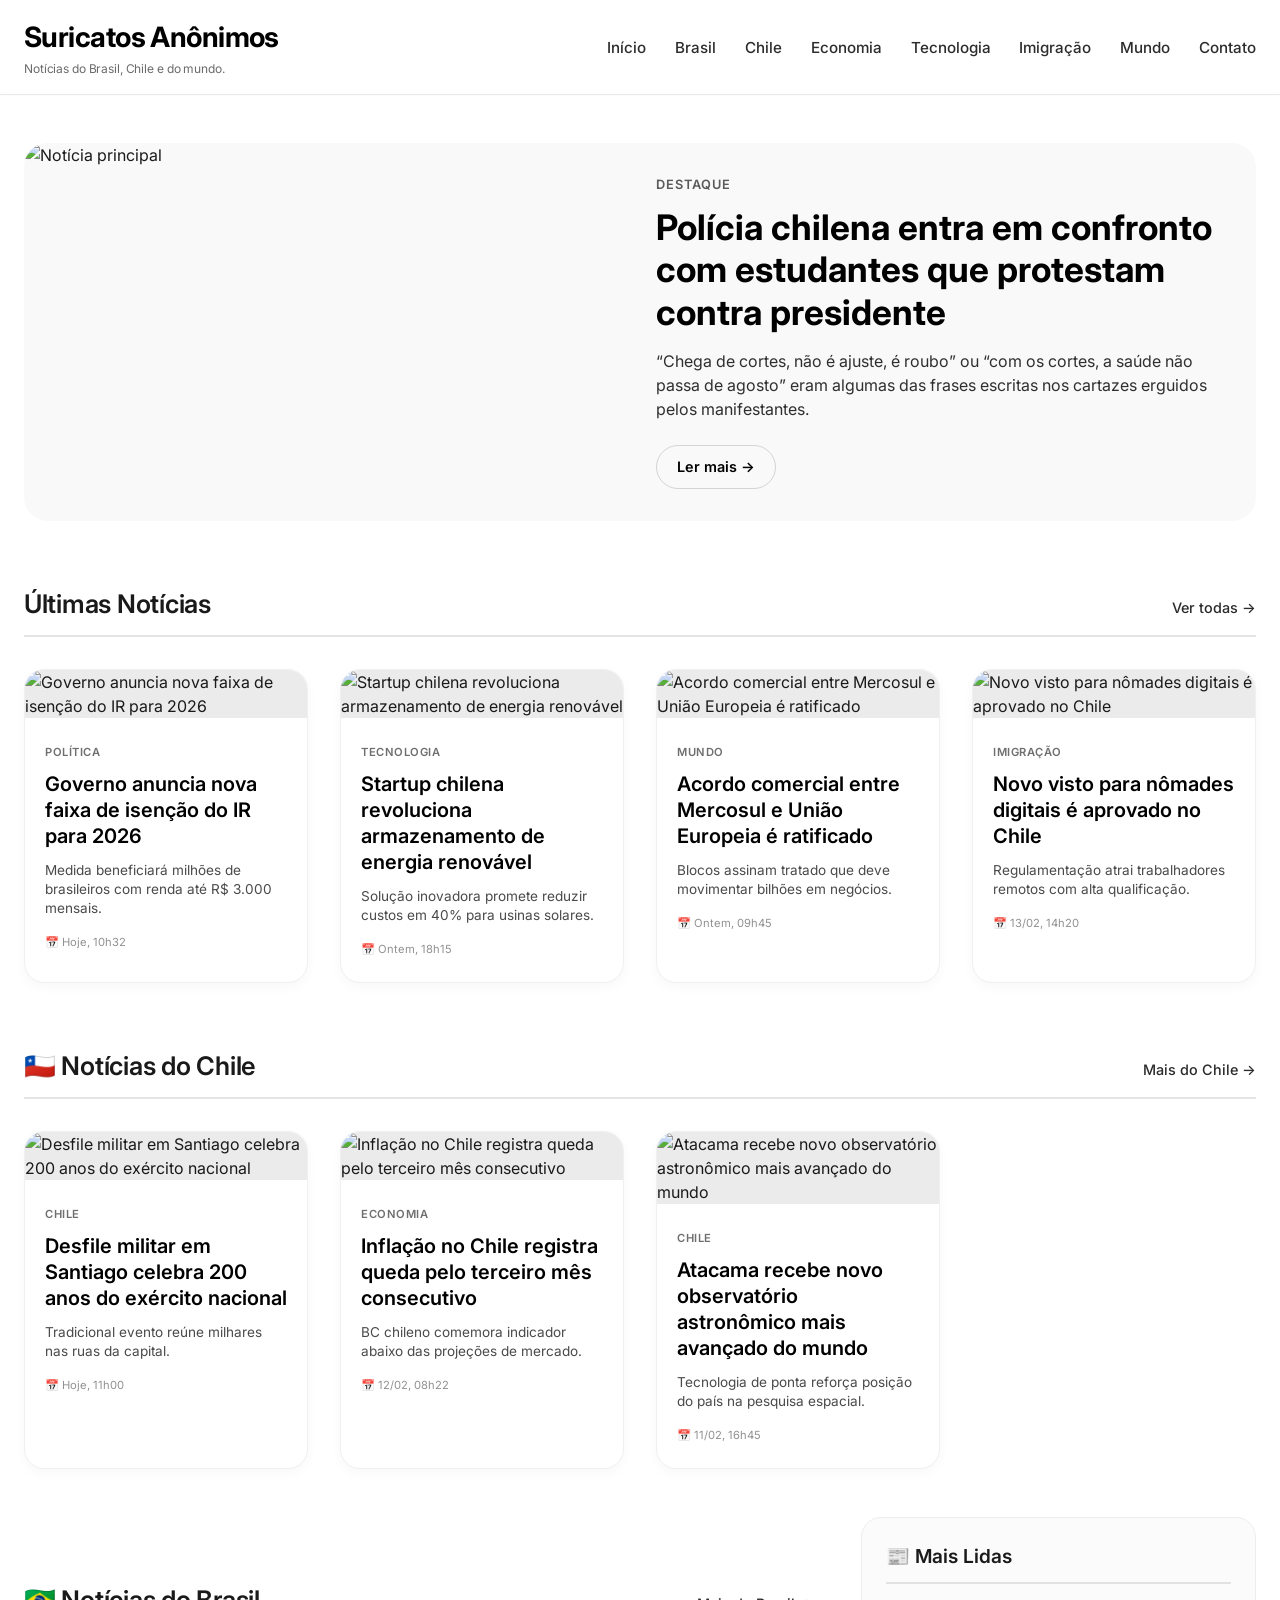
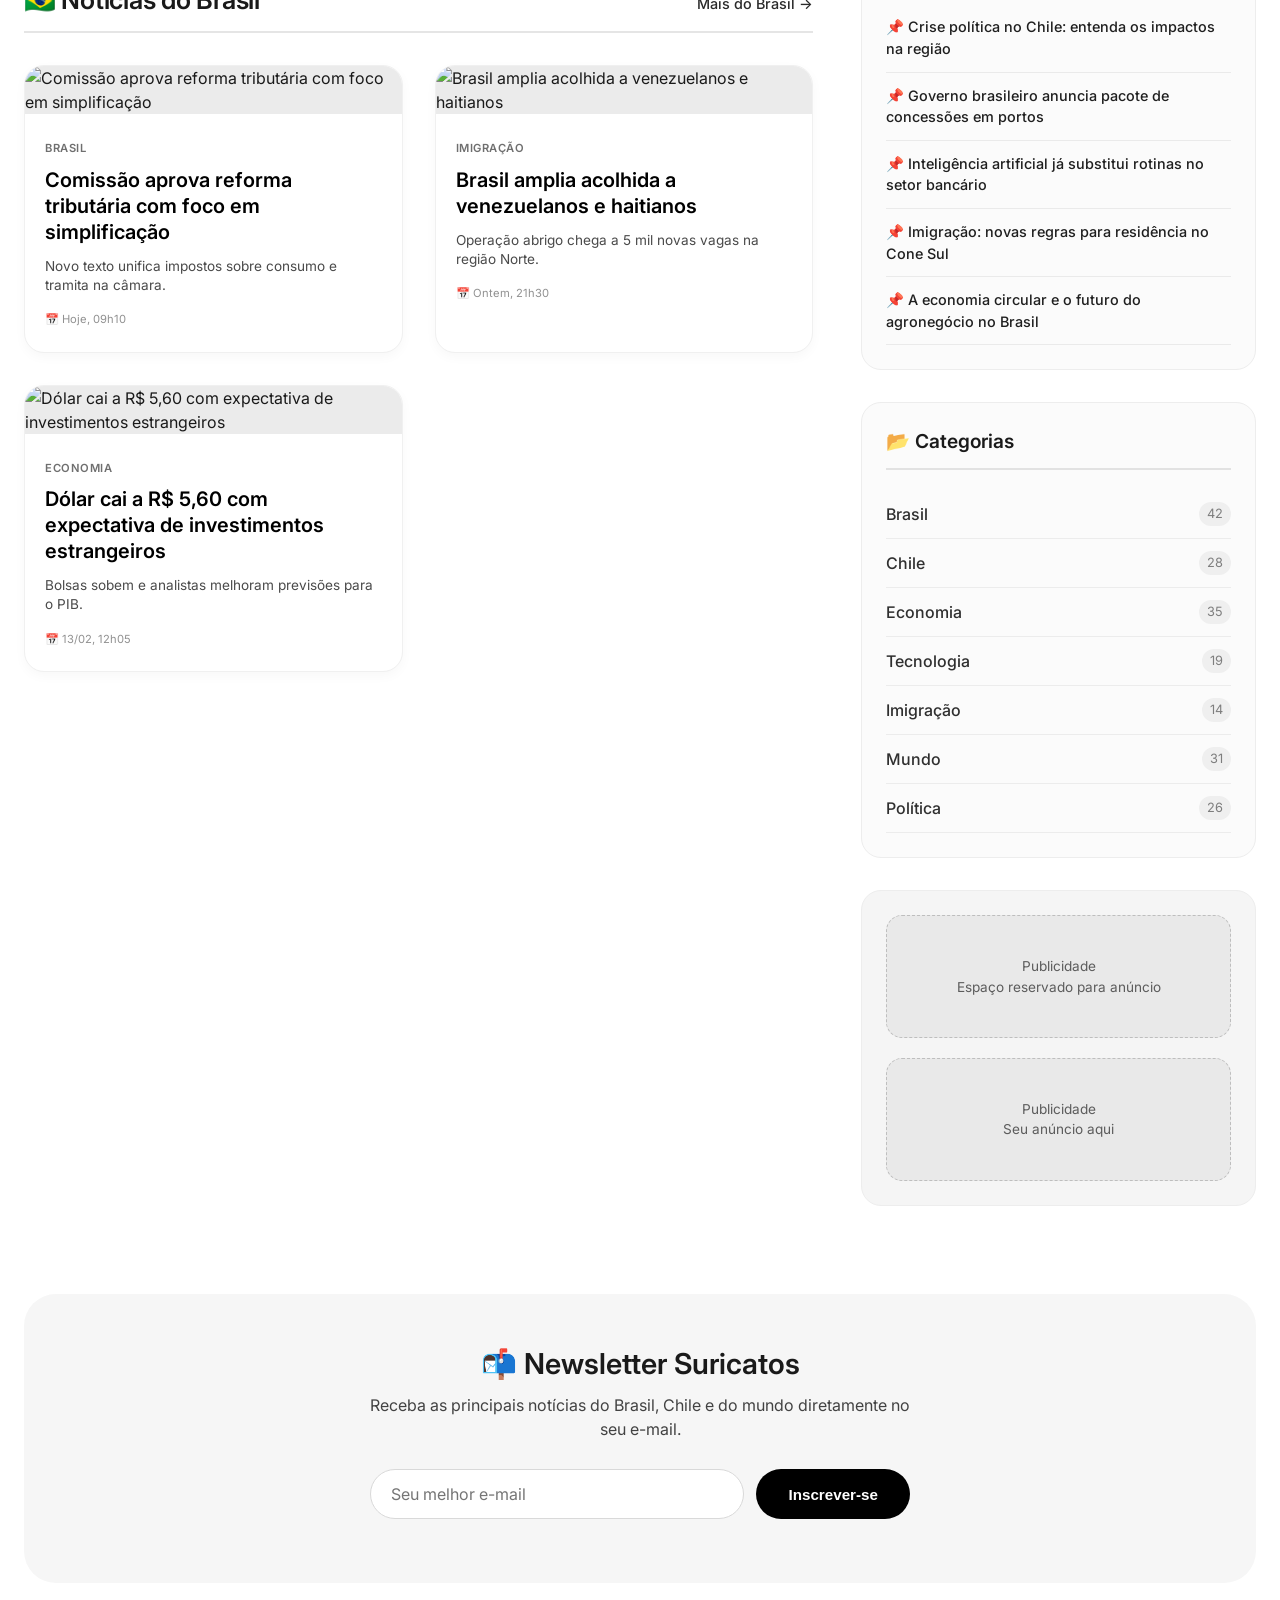
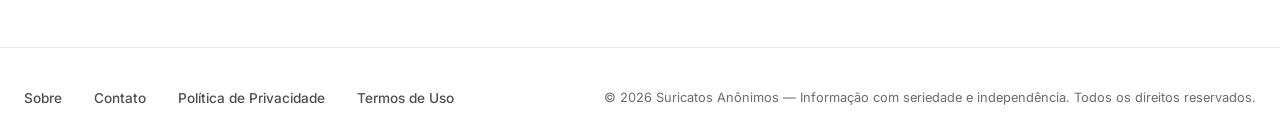
==== index.html @ 1e959abb "Submit files" ====
<!DOCTYPE html>
<html lang="pt-br">
<head>
    <meta charset="UTF-8">
    <meta name="viewport" content="width=device-width, initial-scale=1.0, viewport-fit=cover">
    <meta name="description" content="Suricatos Anônimos - Notícias do Brasil, Chile e do mundo. Informação séria, organizada e profissional.">
    <title>Suricatos Anônimos | Notícias do Brasil, Chile e Mundo</title>
    <link rel="stylesheet" href="css/style.css">
    <link rel="preconnect" href="https://fonts.googleapis.com">
    <link rel="preconnect" href="https://fonts.gstatic.com" crossorigin>
    <link href="https://fonts.googleapis.com/css2?family=Inter:opsz,wght@14..32,300;14..32,400;14..32,500;14..32,600;14..32,700&display=swap" rel="stylesheet">
</head>
<body>

    <!-- HEADER FIXO -->
    <header class="header">
        <div class="container header-container">
            <div class="logo-area">
                <a href="/" class="logo">Suricatos Anônimos</a>
                <span class="slogan">Notícias do Brasil, Chile e do mundo.</span>
            </div>
            <nav class="main-nav">
                <button class="menu-toggle" id="menuToggle" aria-label="Abrir menu">☰</button>
                <ul class="nav-list" id="navList">
                    <li><a href="#">Início</a></li>
                    <li><a href="#">Brasil</a></li>
                    <li><a href="#">Chile</a></li>
                    <li><a href="#">Economia</a></li>
                    <li><a href="#">Tecnologia</a></li>
                    <li><a href="#">Imigração</a></li>
                    <li><a href="#">Mundo</a></li>
                    <li><a href="contato.html">Contato</a></li>
                </ul>
            </nav>
        </div>
    </header>

    <main class="main-content">
        <div class="container">

            <!-- ÁREA HERO (NOTÍCIA PRINCIPAL) -->
            <section class="hero">
                <div class="hero-card">
                    <div class="hero-image">
                        <img src="https://www.swissinfo.ch/content/wp-content/uploads/sites/13/2026/06/2026-06-03T193A153A45Z-91524621.jpg?crop=1px,0px,1023px,682px&w=880&ver=f7a8cf5b" alt="Notícia principal">
                    </div>
                    <div class="hero-content">
                        <span class="hero-category">Destaque</span>
                        <h1 class="hero-title">Polícia chilena entra em confronto com estudantes que protestam contra presidente</h1>
                        <p class="hero-resume">“Chega de cortes, não é ajuste, é roubo” ou “com os cortes, a saúde não passa de agosto” eram algumas das frases escritas nos cartazes erguidos pelos manifestantes.</p>
                        <a href="noticias/chile/noticia-chile-protesto.html" class="btn-read-more">Ler mais →</a>
                    </div>
                </div>
            </section>

            <!-- ÚLTIMAS NOTÍCIAS (GRID) -->
            <section class="section">
                <div class="section-header">
                    <h2 class="section-title">Últimas Notícias</h2>
                    <a href="#" class="section-link">Ver todas →</a>
                </div>
                <div class="grid-cards" id="ultimasNoticiasGrid">
                    <!-- JS preenche dinamicamente -->
                </div>
            </section>

            <!-- NOTÍCIAS DO CHILE -->
            <section class="section">
                <div class="section-header">
                    <h2 class="section-title">🇨🇱 Notícias do Chile</h2>
                    <a href="#" class="section-link">Mais do Chile →</a>
                </div>
                <div class="grid-cards" id="chileNoticiasGrid"></div>
            </section>

            <!-- NOTÍCIAS DO BRASIL + SIDEBAR LAYOUT (DOIS LADOS) -->
            <div class="two-columns">
                <div class="content-main">
                    <section class="section">
                        <div class="section-header">
                            <h2 class="section-title">🇧🇷 Notícias do Brasil</h2>
                            <a href="#" class="section-link">Mais do Brasil →</a>
                        </div>
                        <div class="grid-cards" id="brasilNoticiasGrid"></div>
                    </section>
                </div>

                <!-- SIDEBAR -->
                <aside class="sidebar">
                    <div class="sidebar-widget">
                        <h3 class="widget-title">📰 Mais Lidas</h3>
                        <ul class="most-read-list" id="maisLidasList">
                            <!-- JS dinâmico -->
                        </ul>
                    </div>

                    <div class="sidebar-widget">
                        <h3 class="widget-title">📂 Categorias</h3>
                        <ul class="categories-list">
                            <li><a href="#">Brasil</a><span>42</span></li>
                            <li><a href="#">Chile</a><span>28</span></li>
                            <li><a href="#">Economia</a><span>35</span></li>
                            <li><a href="#">Tecnologia</a><span>19</span></li>
                            <li><a href="#">Imigração</a><span>14</span></li>
                            <li><a href="#">Mundo</a><span>31</span></li>
                            <li><a href="#">Política</a><span>26</span></li>
                        </ul>
                    </div>

                    <div class="sidebar-widget ad-space">
                        <div class="ad-placeholder">
                            <p>Publicidade</p>
                            <span>Espaço reservado para anúncio</span>
                        </div>
                        <div class="ad-placeholder mt-16">
                            <p>Publicidade</p>
                            <span>Seu anúncio aqui</span>
                        </div>
                    </div>
                </aside>
            </div>

            <!-- NEWSLETTER -->
            <section class="newsletter">
                <div class="newsletter-inner">
                    <h2 class="newsletter-title">📬 Newsletter Suricatos</h2>
                    <p>Receba as principais notícias do Brasil, Chile e do mundo diretamente no seu e-mail.</p>
                    <form id="newsletterForm" class="newsletter-form">
                        <input type="email" id="newsletterEmail" placeholder="Seu melhor e-mail" required>
                        <button type="submit" class="btn-newsletter">Inscrever-se</button>
                    </form>
                    <span id="formFeedback" class="feedback-msg"></span>
                </div>
            </section>
        </div>
    </main>

    <!-- FOOTER -->
    <footer class="footer">
        <div class="container footer-container">
            <div class="footer-links">
                <a href="#">Sobre</a>
                <a href="#">Contato</a>
                <a href="#">Política de Privacidade</a>
                <a href="#">Termos de Uso</a>
            </div>
            <div class="footer-copyright">
                &copy; 2026 Suricatos Anônimos — Informação com seriedade e independência. Todos os direitos reservados.
            </div>
        </div>
    </footer>

    <script src="js/main.js"></script>
</body>
</html>
---- css/style.css ----
/* css/style.css */
* {
    margin: 0;
    padding: 0;
    box-sizing: border-box;
}

body {
    font-family: 'Inter', -apple-system, BlinkMacSystemFont, 'Segoe UI', Roboto, Helvetica, sans-serif;
    background-color: #FFFFFF;
    color: #1A1A1A;
    line-height: 1.5;
    scroll-behavior: smooth;
}

.container {
    max-width: 1280px;
    margin: 0 auto;
    padding: 0 24px;
}

/* ----- HEADER FIXO ----- */
.header {
    position: sticky;
    top: 0;
    background: #FFFFFF;
    border-bottom: 1px solid #EAEAEA;
    z-index: 1000;
    backdrop-filter: blur(0px);
    background-color: rgba(255, 255, 255, 0.98);
    box-shadow: 0 1px 3px rgba(0,0,0,0.02);
}

.header-container {
    display: flex;
    justify-content: space-between;
    align-items: center;
    flex-wrap: wrap;
    padding-top: 16px;
    padding-bottom: 16px;
}

.logo-area {
    display: flex;
    flex-direction: column;
}

.logo {
    font-size: 1.75rem;
    font-weight: 700;
    letter-spacing: -0.02em;
    text-decoration: none;
    color: #000000;
    transition: opacity 0.2s;
}

.logo:hover {
    opacity: 0.8;
}

.slogan {
    font-size: 0.75rem;
    font-weight: 400;
    color: #6B6B6B;
    margin-top: 2px;
    letter-spacing: -0.01em;
}

.main-nav {
    display: flex;
    align-items: center;
}

.menu-toggle {
    display: none;
    background: none;
    border: none;
    font-size: 1.8rem;
    cursor: pointer;
    color: #000;
    padding: 8px;
}

.nav-list {
    display: flex;
    gap: 1.8rem;
    list-style: none;
}

.nav-list li a {
    text-decoration: none;
    font-weight: 500;
    font-size: 0.95rem;
    color: #2c2c2c;
    transition: color 0.2s, border-bottom 0.2s;
    padding-bottom: 4px;
    border-bottom: 2px solid transparent;
}

.nav-list li a:hover {
    color: #000000;
    border-bottom-color: #000000;
}

/* HERO */
.hero {
    margin: 48px 0 56px 0;
}

.hero-card {
    display: grid;
    grid-template-columns: 1fr 1fr;
    gap: 32px;
    background: #F9F9F9;
    border-radius: 24px;
    overflow: hidden;
    transition: box-shadow 0.2s;
}

.hero-image img {
    width: 100%;
    height: 100%;
    object-fit: cover;
    display: block;
}

.hero-content {
    padding: 32px 32px 32px 0;
    display: flex;
    flex-direction: column;
    justify-content: center;
}

.hero-category {
    font-size: 0.8rem;
    text-transform: uppercase;
    letter-spacing: 1px;
    font-weight: 600;
    color: #5A5A5A;
    margin-bottom: 12px;
}

.hero-title {
    font-size: 2.2rem;
    font-weight: 700;
    line-height: 1.2;
    margin-bottom: 16px;
    color: #000;
}

.hero-resume {
    font-size: 1rem;
    color: #2F2F2F;
    margin-bottom: 24px;
    line-height: 1.5;
}

.btn-read-more {
    display: inline-flex;
    align-items: center;
    background: transparent;
    border: 1px solid #D4D4D4;
    padding: 10px 20px;
    width: fit-content;
    font-weight: 600;
    font-size: 0.9rem;
    text-decoration: none;
    color: #000;
    border-radius: 40px;
    transition: all 0.25s;
}

.btn-read-more:hover {
    background: #000;
    color: #FFF;
    border-color: #000;
    cursor: pointer;
}

/* Seções */
.section {
    margin: 64px 0 48px 0;
}

.section-header {
    display: flex;
    justify-content: space-between;
    align-items: baseline;
    border-bottom: 2px solid #E5E5E5;
    padding-bottom: 12px;
    margin-bottom: 32px;
}

.section-title {
    font-size: 1.6rem;
    font-weight: 600;
    letter-spacing: -0.01em;
}

.section-link {
    text-decoration: none;
    color: #2B2B2B;
    font-weight: 500;
    font-size: 0.9rem;
    transition: opacity 0.2s;
}

.section-link:hover {
    opacity: 0.7;
    text-decoration: underline;
}

/* GRID CARDS */
.grid-cards {
    display: grid;
    grid-template-columns: repeat(auto-fill, minmax(280px, 1fr));
    gap: 32px;
}

.card {
    background: #FFFFFF;
    border-radius: 20px;
    overflow: hidden;
    transition: all 0.2s ease;
    box-shadow: 0 4px 12px rgba(0, 0, 0, 0.03);
    border: 1px solid #F0F0F0;
}

.card:hover {
    box-shadow: 0 12px 24px rgba(0, 0, 0, 0.08);
    transform: translateY(-3px);
}

.card-img {
    width: 100%;
    height: 180px;
    object-fit: cover;
    background: #EBEBEB;
}

.card-content {
    padding: 20px 20px 24px;
}

.card-category {
    font-size: 0.7rem;
    font-weight: 600;
    text-transform: uppercase;
    letter-spacing: 0.5px;
    color: #6F6F6F;
    margin-bottom: 10px;
    display: inline-block;
}

.card-title {
    font-size: 1.25rem;
    font-weight: 600;
    line-height: 1.3;
    margin-bottom: 12px;
    color: #000;
}

.card-summary {
    font-size: 0.85rem;
    color: #4a4a4a;
    margin-bottom: 16px;
    line-height: 1.4;
}

.card-date {
    font-size: 0.7rem;
    color: #919191;
    display: flex;
    align-items: center;
    gap: 4px;
}

/* TWO COLUMNS (Brasil + SIDEBAR) */
.two-columns {
    display: grid;
    grid-template-columns: 2fr 1fr;
    gap: 48px;
    margin: 32px 0 56px;
}

/* SIDEBAR */
.sidebar-widget {
    background: #FBFBFB;
    border-radius: 20px;
    padding: 24px;
    margin-bottom: 32px;
    border: 1px solid #EDEDED;
}

.widget-title {
    font-size: 1.2rem;
    font-weight: 600;
    padding-bottom: 12px;
    border-bottom: 2px solid #E2E2E2;
    margin-bottom: 20px;
}

.most-read-list {
    list-style: none;
}

.most-read-list li {
    padding: 12px 0;
    border-bottom: 1px solid #EAEAEA;
    font-weight: 500;
}

.most-read-list a {
    text-decoration: none;
    color: #1F1F1F;
    font-size: 0.9rem;
    transition: color 0.2s;
    display: block;
}

.most-read-list a:hover {
    color: #000;
    text-decoration: underline;
}

.categories-list {
    list-style: none;
}

.categories-list li {
    display: flex;
    justify-content: space-between;
    padding: 12px 0;
    border-bottom: 1px solid #ECECEC;
}

.categories-list li a {
    text-decoration: none;
    color: #2F2F2F;
    font-weight: 500;
}

.categories-list li span {
    color: #7e7e7e;
    font-size: 0.8rem;
    background: #EFEFEF;
    padding: 2px 8px;
    border-radius: 40px;
}

.ad-space {
    background: #F5F5F5;
    text-align: center;
}

.ad-placeholder {
    background: #E9E9E9;
    padding: 40px 16px;
    border-radius: 16px;
    color: #5C5C5C;
    font-size: 0.85rem;
    border: 1px dashed #BEBEBE;
}

.mt-16 {
    margin-top: 20px;
}

/* NEWSLETTER */
.newsletter {
    background: #F6F6F6;
    border-radius: 32px;
    margin: 48px 0 64px;
    padding: 48px 32px;
    text-align: center;
}

.newsletter-inner {
    max-width: 540px;
    margin: 0 auto;
}

.newsletter-title {
    font-size: 1.8rem;
    font-weight: 600;
    margin-bottom: 8px;
}

.newsletter p {
    color: #424242;
    margin-bottom: 28px;
}

.newsletter-form {
    display: flex;
    gap: 12px;
    flex-wrap: wrap;
    justify-content: center;
}

.newsletter-form input {
    flex: 1;
    min-width: 240px;
    padding: 14px 20px;
    border-radius: 48px;
    border: 1px solid #D9D9D9;
    font-family: inherit;
    font-size: 1rem;
    background: white;
    outline: none;
    transition: 0.2s;
}

.newsletter-form input:focus {
    border-color: #000;
    box-shadow: 0 0 0 3px rgba(0,0,0,0.05);
}

.btn-newsletter {
    background: #000;
    border: none;
    color: white;
    font-weight: 600;
    padding: 14px 32px;
    border-radius: 48px;
    font-size: 0.95rem;
    cursor: pointer;
    transition: background 0.2s;
}

.btn-newsletter:hover {
    background: #2c2c2c;
}

.feedback-msg {
    display: block;
    margin-top: 16px;
    font-size: 0.8rem;
    font-weight: 500;
}

/* FOOTER */
.footer {
    border-top: 1px solid #EAEAEA;
    padding: 40px 0 32px;
    background: white;
    margin-top: 24px;
}

.footer-container {
    display: flex;
    justify-content: space-between;
    flex-wrap: wrap;
    gap: 24px;
}

.footer-links {
    display: flex;
    gap: 32px;
    flex-wrap: wrap;
}

.footer-links a {
    text-decoration: none;
    color: #4E4E4E;
    font-size: 0.85rem;
    font-weight: 500;
    transition: color 0.2s;
}

.footer-links a:hover {
    color: #000;
    text-decoration: underline;
}

.footer-copyright {
    font-size: 0.8rem;
    color: #6C6C6C;
}

/* Responsividade */
@media (max-width: 900px) {
    .hero-card {
        grid-template-columns: 1fr;
        gap: 0;
    }

    .hero-content {
        padding: 28px 24px;
    }

    .hero-title {
        font-size: 1.6rem;
    }

    .two-columns {
        grid-template-columns: 1fr;
        gap: 32px;
    }
}

@media (max-width: 720px) {
    .menu-toggle {
        display: block;
    }

    .nav-list {
        position: fixed;
        top: 80px;
        left: -100%;
        flex-direction: column;
        background-color: white;
        width: 80%;
        height: calc(100vh - 80px);
        padding: 32px 24px;
        gap: 1.5rem;
        box-shadow: 4px 0 20px rgba(0, 0, 0, 0.05);
        transition: left 0.3s ease;
        z-index: 999;
        border-right: 1px solid #eaeaea;
    }

    .nav-list.active {
        left: 0;
    }

    .header-container {
        flex-wrap: nowrap;
    }

    .grid-cards {
        grid-template-columns: 1fr;
        gap: 24px;
    }

    .section-title {
        font-size: 1.4rem;
    }
}

@media (max-width: 480px) {
    .container {
        padding: 0 16px;
    }

    .hero-title {
        font-size: 1.4rem;
    }

    .newsletter-form {
        flex-direction: column;
    }

    .btn-newsletter {
        width: 100%;
    }
}
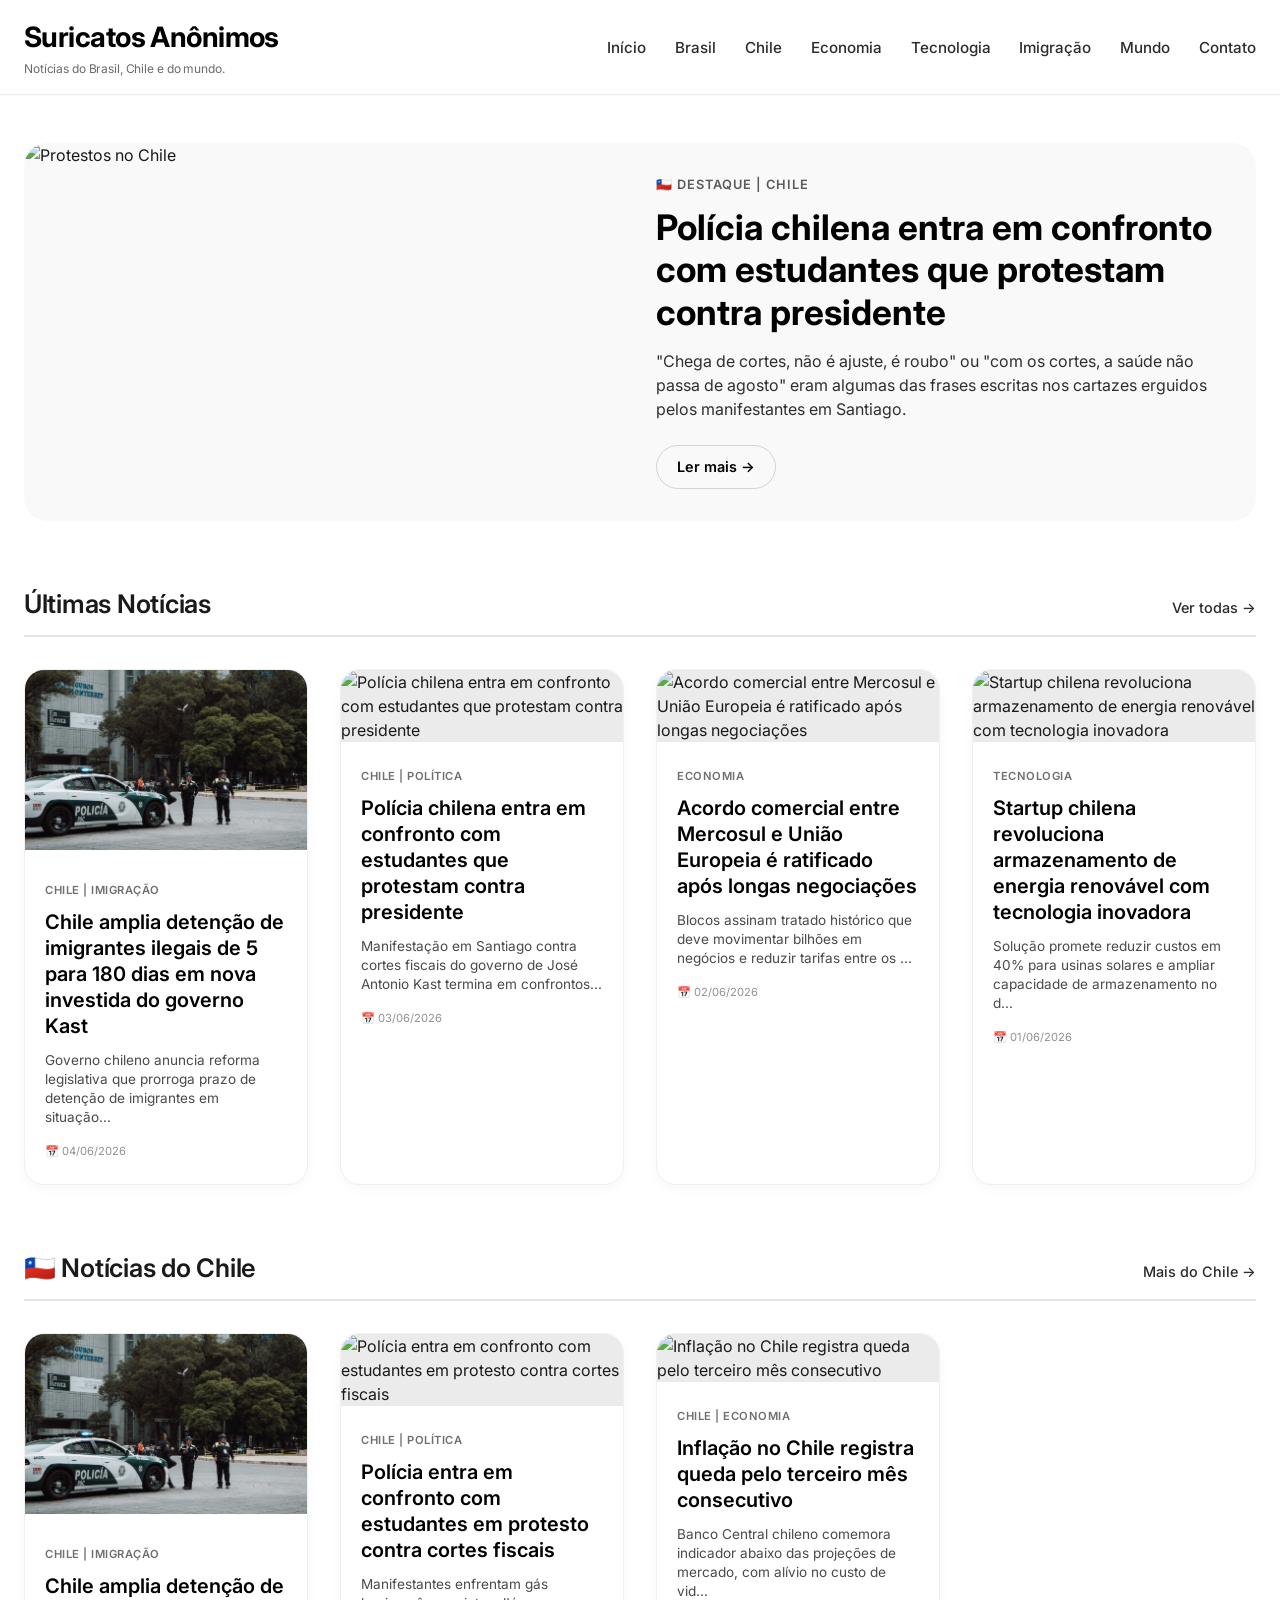
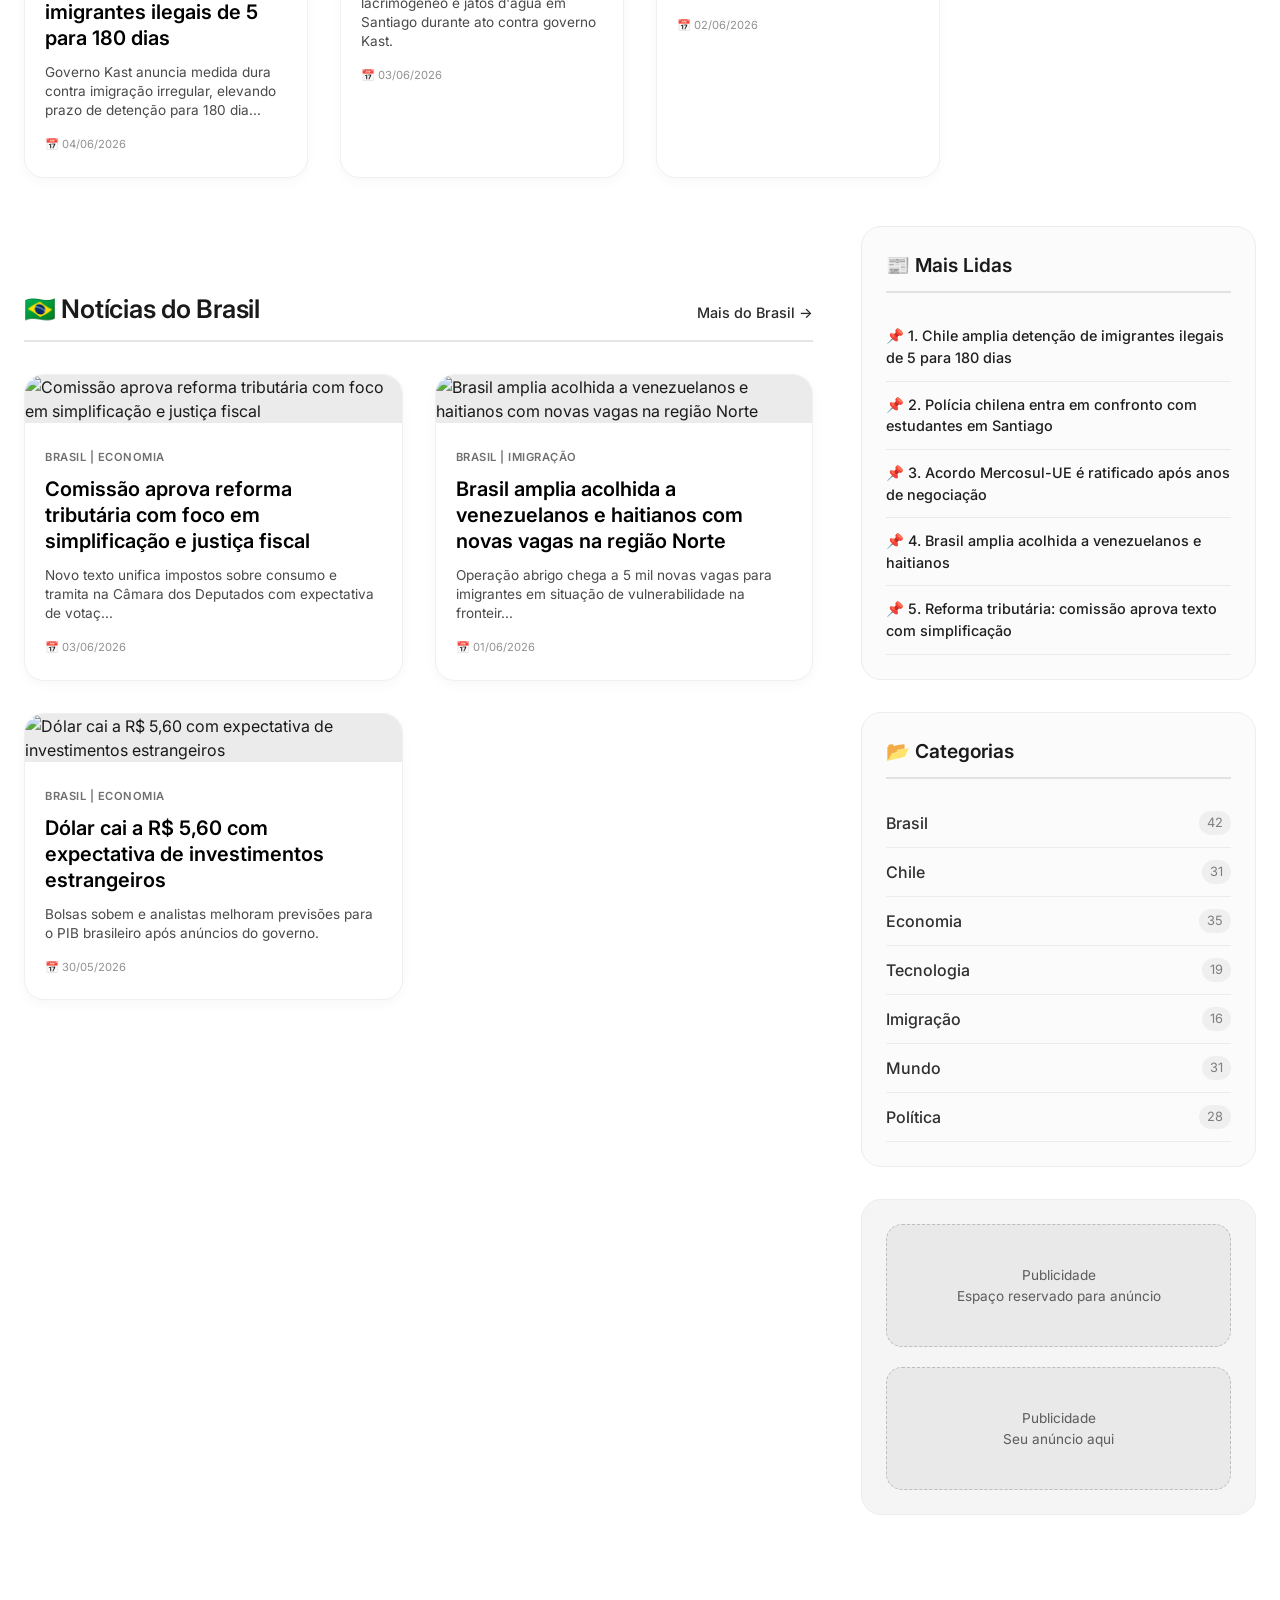
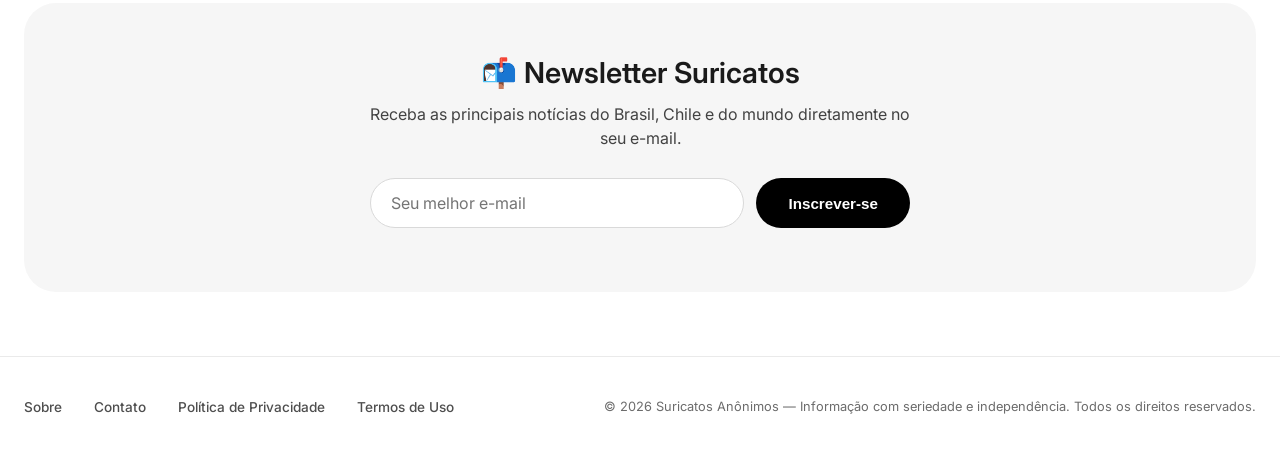
==== commit 1e9f8fae: "Nova noticia: Luta contra imigração no chile. 04/06/26 por: Gilderlan silva para o Suricatos-anonimo" ====
--- a/index.html
+++ b/index.html
@@ -16,13 +16,13 @@
     <header class="header">
         <div class="container header-container">
             <div class="logo-area">
-                <a href="/" class="logo">Suricatos Anônimos</a>
+                <a href="index.html" class="logo">Suricatos Anônimos</a>
                 <span class="slogan">Notícias do Brasil, Chile e do mundo.</span>
             </div>
             <nav class="main-nav">
                 <button class="menu-toggle" id="menuToggle" aria-label="Abrir menu">☰</button>
                 <ul class="nav-list" id="navList">
-                    <li><a href="#">Início</a></li>
+                    <li><a href="index.html">Início</a></li>
                     <li><a href="#">Brasil</a></li>
                     <li><a href="#">Chile</a></li>
                     <li><a href="#">Economia</a></li>
@@ -42,12 +42,12 @@
             <section class="hero">
                 <div class="hero-card">
                     <div class="hero-image">
-                        <img src="https://www.swissinfo.ch/content/wp-content/uploads/sites/13/2026/06/2026-06-03T193A153A45Z-91524621.jpg?crop=1px,0px,1023px,682px&w=880&ver=f7a8cf5b" alt="Notícia principal">
+                        <img src="https://www.swissinfo.ch/content/wp-content/uploads/sites/13/2026/06/2026-06-03T193A153A45Z-91524621.jpg?crop=1px,0px,1023px,682px&w=880&ver=f7a8cf5b" alt="Protestos no Chile">
                     </div>
                     <div class="hero-content">
-                        <span class="hero-category">Destaque</span>
+                        <span class="hero-category">🇨🇱 Destaque | Chile</span>
                         <h1 class="hero-title">Polícia chilena entra em confronto com estudantes que protestam contra presidente</h1>
-                        <p class="hero-resume">“Chega de cortes, não é ajuste, é roubo” ou “com os cortes, a saúde não passa de agosto” eram algumas das frases escritas nos cartazes erguidos pelos manifestantes.</p>
+                        <p class="hero-resume">"Chega de cortes, não é ajuste, é roubo" ou "com os cortes, a saúde não passa de agosto" eram algumas das frases escritas nos cartazes erguidos pelos manifestantes em Santiago.</p>
                         <a href="noticias/chile/noticia-chile-protesto.html" class="btn-read-more">Ler mais →</a>
                     </div>
                 </div>
@@ -98,12 +98,12 @@
                         <h3 class="widget-title">📂 Categorias</h3>
                         <ul class="categories-list">
                             <li><a href="#">Brasil</a><span>42</span></li>
-                            <li><a href="#">Chile</a><span>28</span></li>
+                            <li><a href="#">Chile</a><span>31</span></li>
                             <li><a href="#">Economia</a><span>35</span></li>
                             <li><a href="#">Tecnologia</a><span>19</span></li>
-                            <li><a href="#">Imigração</a><span>14</span></li>
+                            <li><a href="#">Imigração</a><span>16</span></li>
                             <li><a href="#">Mundo</a><span>31</span></li>
-                            <li><a href="#">Política</a><span>26</span></li>
+                            <li><a href="#">Política</a><span>28</span></li>
                         </ul>
                     </div>
 
@@ -139,10 +139,10 @@
     <footer class="footer">
         <div class="container footer-container">
             <div class="footer-links">
-                <a href="#">Sobre</a>
-                <a href="#">Contato</a>
-                <a href="#">Política de Privacidade</a>
-                <a href="#">Termos de Uso</a>
+                <a href="sobre.html">Sobre</a>
+                <a href="contato.html">Contato</a>
+                <a href="privacidade.html">Política de Privacidade</a>
+                <a href="termos.html">Termos de Uso</a>
             </div>
             <div class="footer-copyright">
                 &copy; 2026 Suricatos Anônimos — Informação com seriedade e independência. Todos os direitos reservados.
